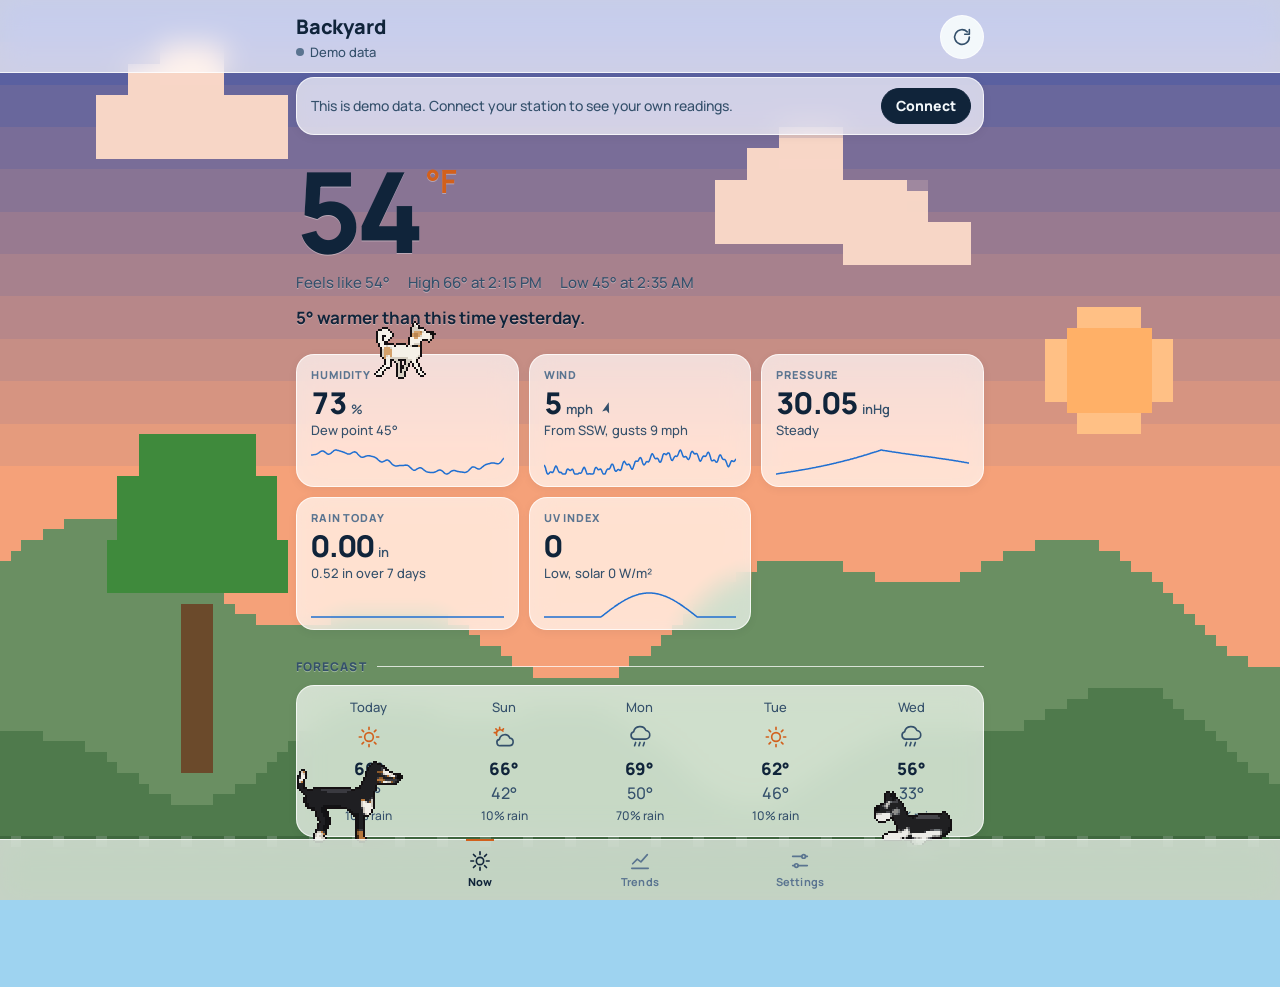
==== app/index.html @ a773e8dc "Pixel sky theme, roaming pixel dogs, drag-to-reorder - Pixel sky: frosted cards over a pixel-art bac" ====
<!doctype html>
<html lang="en">
<head>
<meta charset="utf-8">
<meta name="viewport" content="width=device-width, initial-scale=1, viewport-fit=cover">
<title>Backyard Weather</title>
<meta name="description" content="A cleaner dashboard for a home weather station.">
<meta name="theme-color" content="#9ed3f0" media="(prefers-color-scheme: light)">
<meta name="theme-color" content="#101a33" media="(prefers-color-scheme: dark)">
<meta name="mobile-web-app-capable" content="yes">
<meta name="apple-mobile-web-app-capable" content="yes">
<meta name="apple-mobile-web-app-title" content="Backyard">
<meta name="apple-mobile-web-app-status-bar-style" content="default">
<link rel="manifest" href="manifest.webmanifest">
<link rel="apple-touch-icon" href="icons/apple-touch-icon.png">
<link rel="icon" href="icons/icon-192.png">
<link rel="preload" href="fonts/manrope.woff2" as="font" type="font/woff2" crossorigin>
<link rel="stylesheet" href="styles.css">
<script>
  // Pick day or night before first paint so the page never flashes. Mirrors updateWorld() in app.js:
  // Day and Night pin it; Auto uses sunrise and sunset at the last known station position.
  try {
    const s = JSON.parse(localStorage.getItem('backyard.settings.v1')) || {}, now = new Date();
    let night;
    if (s.theme === 'light') night = false;
    else if (s.theme === 'dark') night = true;
    else if (s.loc) {
      const base = Date.UTC(now.getFullYear(), now.getMonth(), now.getDate());
      const g = 2 * Math.PI / 365 * (Math.round((base - Date.UTC(now.getFullYear(), 0, 0)) / 864e5) - 1);
      const dec = 0.006918 - 0.399912 * Math.cos(g) + 0.070257 * Math.sin(g) - 0.006758 * Math.cos(2 * g) + 0.000907 * Math.sin(2 * g) - 0.002697 * Math.cos(3 * g) + 0.00148 * Math.sin(3 * g);
      const eqt = 229.18 * (0.000075 + 0.001868 * Math.cos(g) - 0.032077 * Math.sin(g) - 0.014615 * Math.cos(2 * g) - 0.040849 * Math.sin(2 * g));
      const r = s.loc.lat * Math.PI / 180, c = Math.cos(1.5853) / (Math.cos(r) * Math.cos(dec)) - Math.tan(r) * Math.tan(dec);
      const ha = Math.acos(Math.max(-1, Math.min(1, c))) * 720 / Math.PI, noon = 720 - 4 * s.loc.lon - eqt;
      const m = (now - base) / 6e4;
      night = m < noon - ha - 40 || m > noon + ha + 40;
    } else night = now.getHours() < 6 || now.getHours() >= 20;
    document.documentElement.dataset.theme = night ? 'dark' : 'light';
  } catch {}
</script>
</head>
<body>
<canvas id="sky" aria-hidden="true"></canvas>
<div id="pack" aria-hidden="true"></div>
<header class="top">
  <div class="top-text">
    <h1 id="stationName">Backyard</h1>
    <p class="status" id="status"><span class="dot" aria-hidden="true"></span><span id="statusText">Loading</span></p>
  </div>
  <button class="icon-btn" id="refresh" type="button" aria-label="Refresh">
    <svg viewBox="0 0 24 24" aria-hidden="true"><path d="M20 12a8 8 0 1 1-2.3-5.6M20 4v5h-5"/></svg>
  </button>
</header>

<main>
  <div id="banner" class="banner" hidden></div>
  <section id="view-now" class="view" aria-label="Current conditions"></section>
  <section id="view-trends" class="view" aria-label="Trends" hidden></section>
  <section id="view-settings" class="view" aria-label="Settings" hidden></section>
</main>

<nav class="tabs" aria-label="Sections">
  <button type="button" data-view="now" aria-current="page">
    <svg viewBox="0 0 24 24" aria-hidden="true"><circle cx="12" cy="12" r="4"/><path d="M12 2v3M12 19v3M2 12h3M19 12h3M4.9 4.9l2.1 2.1M17 17l2.1 2.1M4.9 19.1 7 17M17 7l2.1-2.1"/></svg>
    <span>Now</span>
  </button>
  <button type="button" data-view="trends">
    <svg viewBox="0 0 24 24" aria-hidden="true"><path d="M3 20h18M4 15l5-5 4 3 7-8"/></svg>
    <span>Trends</span>
  </button>
  <button type="button" data-view="settings">
    <svg viewBox="0 0 24 24" aria-hidden="true"><path d="M4 7h10M18 7h2M4 17h2M10 17h10"/><circle cx="16" cy="7" r="2"/><circle cx="8" cy="17" r="2"/></svg>
    <span>Settings</span>
  </button>
</nav>

<script type="module" src="js/app.js"></script>
</body>
</html>
---- app/styles.css ----
@font-face {
  font-family: "Manrope";
  src: url("fonts/manrope.woff2") format("woff2");
  font-weight: 400 800;
  font-display: swap;
}

/* Pixel sky: frosted cards over a pixel-art sky that follows the weather and the time of day.
   Night (dark) applies with data-theme="dark", or with the system setting unless data-theme="light".
   In Auto mode app.js sets data-theme from sunrise and sunset at the station. */
:root {
  color-scheme: light;
  --page: #9ed3f0;
  --surface: rgba(255, 255, 255, 0.7);
  --solid: #f3f8fb;
  --ink: #10243a;
  --ink2: #34506b;
  --muted: #5a7490;
  --grid: rgba(16, 36, 58, 0.1);
  --axis: rgba(16, 36, 58, 0.28);
  --border: rgba(255, 255, 255, 0.75);
  --accent: #d2601c;
  --s1: #1f6fd1;
  --s2: #e0661f;
  --s3: #138a63;
  --good: #23914a;
  --warn: #d08a10;
  --crit: #cf3434;
  --halo: rgba(255, 255, 255, 0.35);
  --shadow: 0 8px 24px rgba(16, 36, 58, 0.18);
  --glass: blur(14px) saturate(1.4);
  --sans: "Manrope", system-ui, -apple-system, "Segoe UI", sans-serif;
  --r: 18px;
  --ease: cubic-bezier(.2, .7, .2, 1);
}
@media (prefers-color-scheme: dark) {
  :root:not([data-theme="light"]) {
    color-scheme: dark;
    --page: #101a33;
    --surface: rgba(18, 28, 56, 0.62);
    --solid: #17223f;
    --ink: #eef3ff;
    --ink2: #b9c6e0;
    --muted: #8a9bbd;
    --grid: rgba(255, 255, 255, 0.09);
    --axis: rgba(255, 255, 255, 0.24);
    --border: rgba(255, 255, 255, 0.13);
    --accent: #ffb347;
    --s1: #7fb4ff;
    --s2: #ffb347;
    --s3: #5fd3a5;
    --good: #5fd38a;
    --warn: #ffc95c;
    --crit: #ff7b7b;
    --halo: rgba(0, 0, 0, 0.35);
    --shadow: 0 8px 24px rgba(0, 0, 0, 0.45);
  }
}
:root[data-theme="dark"] {
  color-scheme: dark;
  --page: #101a33;
  --surface: rgba(18, 28, 56, 0.62);
  --solid: #17223f;
  --ink: #eef3ff;
  --ink2: #b9c6e0;
  --muted: #8a9bbd;
  --grid: rgba(255, 255, 255, 0.09);
  --axis: rgba(255, 255, 255, 0.24);
  --border: rgba(255, 255, 255, 0.13);
  --accent: #ffb347;
  --s1: #7fb4ff;
  --s2: #ffb347;
  --s3: #5fd3a5;
  --good: #5fd38a;
  --warn: #ffc95c;
  --crit: #ff7b7b;
  --halo: rgba(0, 0, 0, 0.35);
  --shadow: 0 8px 24px rgba(0, 0, 0, 0.45);
}

* { box-sizing: border-box; }
html { -webkit-text-size-adjust: 100%; }
body {
  margin: 0;
  min-height: 100dvh;
  background: var(--page);
  color: var(--ink);
  font: 500 16px/1.45 var(--sans);
  -webkit-font-smoothing: antialiased;
  -webkit-tap-highlight-color: transparent;
}
[hidden] { display: none !important; }
button, input, select { font: inherit; color: inherit; }
h1, h2, h3, p { margin: 0; }

/* ---------- header ---------- */
.top {
  position: sticky;
  top: 0;
  z-index: 5;
  display: flex;
  align-items: center;
  justify-content: space-between;
  gap: 12px;
  padding: calc(env(safe-area-inset-top) + 12px) max(16px, calc(50vw - 344px)) 10px;
  background: var(--surface);
  -webkit-backdrop-filter: var(--glass);
  backdrop-filter: var(--glass);
  border-bottom: 1px solid var(--border);
}
.top-text { min-width: 0; }
h1 { font-size: 20px; font-weight: 800; letter-spacing: -0.01em; overflow: hidden; text-overflow: ellipsis; white-space: nowrap; }
.status { margin-top: 2px; font-size: 13px; color: var(--ink2); display: flex; align-items: center; gap: 6px; }
.dot { flex: none; width: 8px; height: 8px; border-radius: 50%; background: var(--muted); }
.status[data-state="live"] .dot { background: var(--good); }
.status[data-state="stale"] .dot { background: var(--warn); }
.status[data-state="error"] .dot { background: var(--crit); }
.icon-btn {
  flex: none;
  width: 44px;
  height: 44px;
  border: 1px solid var(--border);
  border-radius: 50%;
  background: var(--solid);
  display: grid;
  place-items: center;
  cursor: pointer;
  color: var(--ink2);
  transition: transform .12s var(--ease), color .15s, border-color .15s;
}
.icon-btn:hover { color: var(--accent); border-color: var(--axis); }
.icon-btn:active { transform: scale(0.94); }
.icon-btn svg, .tabs svg { width: 22px; height: 22px; fill: none; stroke: currentColor; stroke-width: 1.8; stroke-linecap: round; stroke-linejoin: round; }
.icon-btn.spin svg { animation: spin 0.9s linear infinite; }
@keyframes spin { to { transform: rotate(360deg); } }
@media (prefers-reduced-motion: reduce) { .icon-btn.spin svg { animation: none; } }

main { max-width: 720px; margin: 0 auto; padding: 4px 16px calc(env(safe-area-inset-bottom) + 150px); }
h2 { font-size: 12px; font-weight: 800; letter-spacing: 0.09em; text-transform: uppercase; color: var(--ink2); margin: 28px 0 10px; display: flex; align-items: center; gap: 10px; }
h2::after { content: ""; flex: 1; height: 1px; background: var(--border); }
.empty { color: var(--ink2); padding: 28px 0; text-align: center; }

.card, .tile, .banner { background: var(--surface); -webkit-backdrop-filter: var(--glass); backdrop-filter: var(--glass); border: 1px solid var(--border); border-radius: var(--r); box-shadow: 0 2px 10px rgba(16, 36, 58, 0.06); }

.banner {
  display: flex;
  align-items: center;
  gap: 12px;
  padding: 10px 12px 10px 14px;
  margin-bottom: 4px;
  font-size: 14px;
  color: var(--ink2);
}
.banner p { flex: 1; }

/* ---------- now ---------- */
.hero { padding: 20px 0 24px; }
.hero-temp { font-size: 112px; font-weight: 800; line-height: 0.92; letter-spacing: -0.05em; font-variant-numeric: lining-nums; display: flex; align-items: flex-start; }
.hero-temp .deg { font-size: 32px; font-weight: 700; letter-spacing: 0; color: var(--accent); margin: 8px 0 0 6px; }
.hero-meta { margin-top: 10px; font-size: 15px; color: var(--ink2); display: flex; flex-wrap: wrap; gap: 2px 18px; }
.insight { margin-top: 12px; font-size: 17px; font-weight: 700; color: var(--ink); }

.tiles { display: grid; grid-template-columns: repeat(2, minmax(0, 1fr)); gap: 10px; }
.tile { padding: 12px 14px 10px; min-width: 0; }
.tile .label { font-size: 11px; font-weight: 800; letter-spacing: 0.08em; text-transform: uppercase; color: var(--muted); }
.tile .value { font-size: 30px; font-weight: 800; letter-spacing: -0.03em; line-height: 1.2; margin-top: 2px; font-variant-numeric: lining-nums tabular-nums; display: flex; align-items: baseline; }
.tile .unit { font-size: 13px; font-weight: 600; letter-spacing: 0; color: var(--ink2); margin-left: 4px; }
.tile .sub { font-size: 13px; color: var(--ink2); min-height: 18px; }
.spark { display: block; width: 100%; height: 28px; margin-top: 8px; }
.compass { width: 16px; height: 16px; margin-left: 6px; vertical-align: -2px; fill: var(--ink2); }
@media (max-width: 599px) { .tile:last-child:nth-child(odd) { grid-column: 1 / -1; } }
@media (min-width: 600px) { .tiles { grid-template-columns: repeat(3, minmax(0, 1fr)); } }

.forecast { display: grid; grid-template-columns: repeat(5, minmax(0, 1fr)); padding: 12px 4px; text-align: center; }
.fday .dow { font-size: 13px; color: var(--ink2); }
.fday .ficon { display: grid; place-items: center; height: 40px; color: var(--ink2); }
.fday .ficon svg { width: 26px; height: 26px; fill: none; stroke: currentColor; stroke-width: 1.5; stroke-linecap: round; stroke-linejoin: round; }
.fday .ficon .sun { stroke: var(--accent); }
.fday .fhi { font-size: 17px; font-weight: 800; }
.fday .flo { color: var(--ink2); }
.fday .fpop { font-size: 12px; color: var(--ink2); margin-top: 2px; }

/* ---------- trends ---------- */
.seg { display: flex; background: var(--surface); -webkit-backdrop-filter: var(--glass); backdrop-filter: var(--glass); border: 1px solid var(--border); border-radius: var(--r); padding: 3px; margin: 8px 0 14px; }
.seg button { flex: 1; min-height: 38px; border: 0; border-radius: calc(var(--r) - 4px); background: none; font-size: 14px; font-weight: 600; color: var(--ink2); cursor: pointer; transition: color .15s, background-color .15s; }
.seg button:hover { color: var(--ink); }
.seg button[aria-pressed="true"] { background: var(--solid); color: var(--ink); font-weight: 800; box-shadow: 0 1px 4px rgba(16, 36, 58, 0.12); }

.note { font-size: 14px; color: var(--ink2); margin: 0 2px 14px; }
.chart-card { padding: 12px 12px 8px; margin-bottom: 10px; }
.chart-card header { display: flex; align-items: baseline; justify-content: space-between; gap: 12px; margin: 0 2px 6px; }
.chart-card h3 { font-size: 17px; font-weight: 800; }
.chart-card h3 .unit { font-size: 13px; font-weight: 400; color: var(--ink2); margin-left: 6px; }
.chart-card .summary { font-size: 13px; color: var(--ink2); white-space: nowrap; }
.chart { position: relative; }
.chart svg { display: block; width: 100%; height: auto; touch-action: pan-y; user-select: none; -webkit-user-select: none; }
.chart .empty { padding: 20px 0; font-size: 14px; }
.tick { font-size: 11px; fill: var(--muted); font-variant-numeric: tabular-nums; }
.legend { display: flex; gap: 16px; font-size: 12px; color: var(--ink2); margin: 0 2px 6px; }
.key { display: inline-block; width: 14px; height: 3px; border-radius: 2px; vertical-align: middle; margin-right: 6px; }
.tip {
  position: absolute;
  pointer-events: none;
  background: var(--solid);
  border: 1px solid var(--border);
  border-radius: 10px;
  padding: 6px 9px;
  font-size: 12px;
  white-space: nowrap;
  box-shadow: var(--shadow);
}
.tip .when { color: var(--ink2); margin-bottom: 2px; }
.tip .row { display: flex; align-items: center; }
.tip b { margin-left: auto; padding-left: 12px; font-weight: 600; font-variant-numeric: tabular-nums; }

.table-wrap { overflow-x: auto; padding: 4px 12px 10px; }
table { width: 100%; border-collapse: collapse; font-size: 13px; font-variant-numeric: tabular-nums; }
th { font-weight: 500; color: var(--ink2); }
th, td { text-align: right; padding: 9px 6px; border-bottom: 1px solid var(--grid); white-space: nowrap; }
th:first-child, td:first-child { text-align: left; padding-left: 2px; }
tbody tr:last-child td { border-bottom: 0; }
.table-note { font-size: 12px; color: var(--ink2); margin-top: 6px; }

/* ---------- settings ---------- */
.form { padding: 14px; }
.form .help { font-size: 14px; color: var(--ink2); }
.form label { display: block; font-size: 13px; color: var(--ink2); margin: 14px 0 4px; }
.form input, .form select {
  width: 100%;
  min-height: 44px;
  padding: 8px 12px;
  border: 1px solid var(--axis);
  border-radius: 12px;
  background: var(--solid);
  transition: border-color .15s;
}
.form input:hover, .form select:hover { border-color: var(--muted); }
.form .row { display: flex; flex-wrap: wrap; gap: 10px; margin-top: 16px; }
.form .msg { font-size: 14px; color: var(--ink2); margin-top: 12px; min-height: 20px; }
.units { display: grid; grid-template-columns: 1fr 140px; gap: 10px 12px; align-items: center; }
.units label { margin: 0; font-size: 15px; color: var(--ink); }
.btn {
  min-height: 44px;
  padding: 0 18px;
  border: 1px solid var(--ink);
  border-radius: 999px;
  background: var(--ink);
  color: var(--solid);
  font-weight: 800;
  cursor: pointer;
  transition: transform .12s var(--ease), background-color .15s, border-color .15s;
}
.btn:hover { background: var(--accent); border-color: var(--accent); color: #fff; }
.btn:active { transform: scale(0.97); }
.btn.ghost:hover { background: var(--grid); border-color: var(--muted); }
.btn.ghost { background: var(--surface); color: var(--ink); border-color: var(--axis); }
.btn.small { min-height: 36px; padding: 0 14px; font-size: 14px; }
:focus-visible { outline: 2px solid var(--accent); outline-offset: 2px; }

/* ---------- tab bar ---------- */
.tabs {
  position: fixed;
  left: 0;
  right: 0;
  bottom: 0;
  z-index: 6;
  display: flex;
  justify-content: center;
  padding: 6px 12px calc(env(safe-area-inset-bottom) + 6px);
  background: var(--surface);
  -webkit-backdrop-filter: var(--glass);
  backdrop-filter: var(--glass);
  border-top: 1px solid var(--border);
}
.tabs button {
  flex: 1;
  max-width: 160px;
  min-height: 48px;
  border: 0;
  background: none;
  display: flex;
  flex-direction: column;
  align-items: center;
  justify-content: center;
  gap: 2px;
  position: relative;
  font-size: 11px;
  font-weight: 700;
  letter-spacing: 0.02em;
  color: var(--muted);
  cursor: pointer;
  transition: color .15s;
}
.tabs button:hover { color: var(--ink2); }
.tabs button:active svg { transform: scale(0.92); }
.tabs svg { transition: transform .12s var(--ease); }
.tabs button::before { content: ""; position: absolute; top: -7px; left: 50%; width: 0; height: 2px; background: var(--accent); transition: width .2s var(--ease), left .2s var(--ease); }
.tabs button[aria-current="page"] { color: var(--ink); font-weight: 800; }
.tabs button[aria-current="page"]::before { left: calc(50% - 14px); width: 28px; }
@media (prefers-reduced-motion: reduce) { *, *::before { transition: none !important; } }

/* ---------- rearranging ---------- */
.tile, .chart-card header { -webkit-user-select: none; user-select: none; -webkit-touch-callout: none; }
@media (hover: hover) {
  .tile, .chart-card header { cursor: grab; }
}
.dragging {
  position: relative;
  z-index: 20;
  cursor: grabbing;
  box-shadow: var(--shadow);
  border-color: var(--accent);
}
.sorting, .sorting * { cursor: grabbing !important; }
.sorting .tile:not(.dragging), .sorting .chart-card:not(.dragging) { opacity: 0.85; }

/* ---------- pixel sky ---------- */
#sky { position: fixed; inset: 0; width: 100%; height: 100%; z-index: 0; image-rendering: pixelated; pointer-events: none; }
main { position: relative; z-index: 1; }
.hero-temp, .hero-meta, .insight, h2 { text-shadow: 0 1px 0 var(--halo); }

/* ---------- the dogs ---------- */
#pack { position: fixed; inset: 0; z-index: 4; pointer-events: none; overflow: hidden; }
#pack .dog { position: absolute; left: 0; top: 0; image-rendering: pixelated; will-change: transform; }
#pack .bubble {
  position: absolute;
  left: 0;
  top: 0;
  padding: 3px 8px;
  border-radius: 10px;
  background: var(--solid);
  border: 1px solid var(--border);
  box-shadow: var(--shadow);
  color: var(--ink);
  font-size: 11px;
  font-weight: 800;
  letter-spacing: 0.04em;
  white-space: nowrap;
}
/* Frost along the top edge of every card on freezing mornings. */
.frost .tile, .frost .card { box-shadow: inset 0 2px 0 rgba(255, 255, 255, 0.95), 0 2px 10px rgba(16, 36, 58, 0.06); }
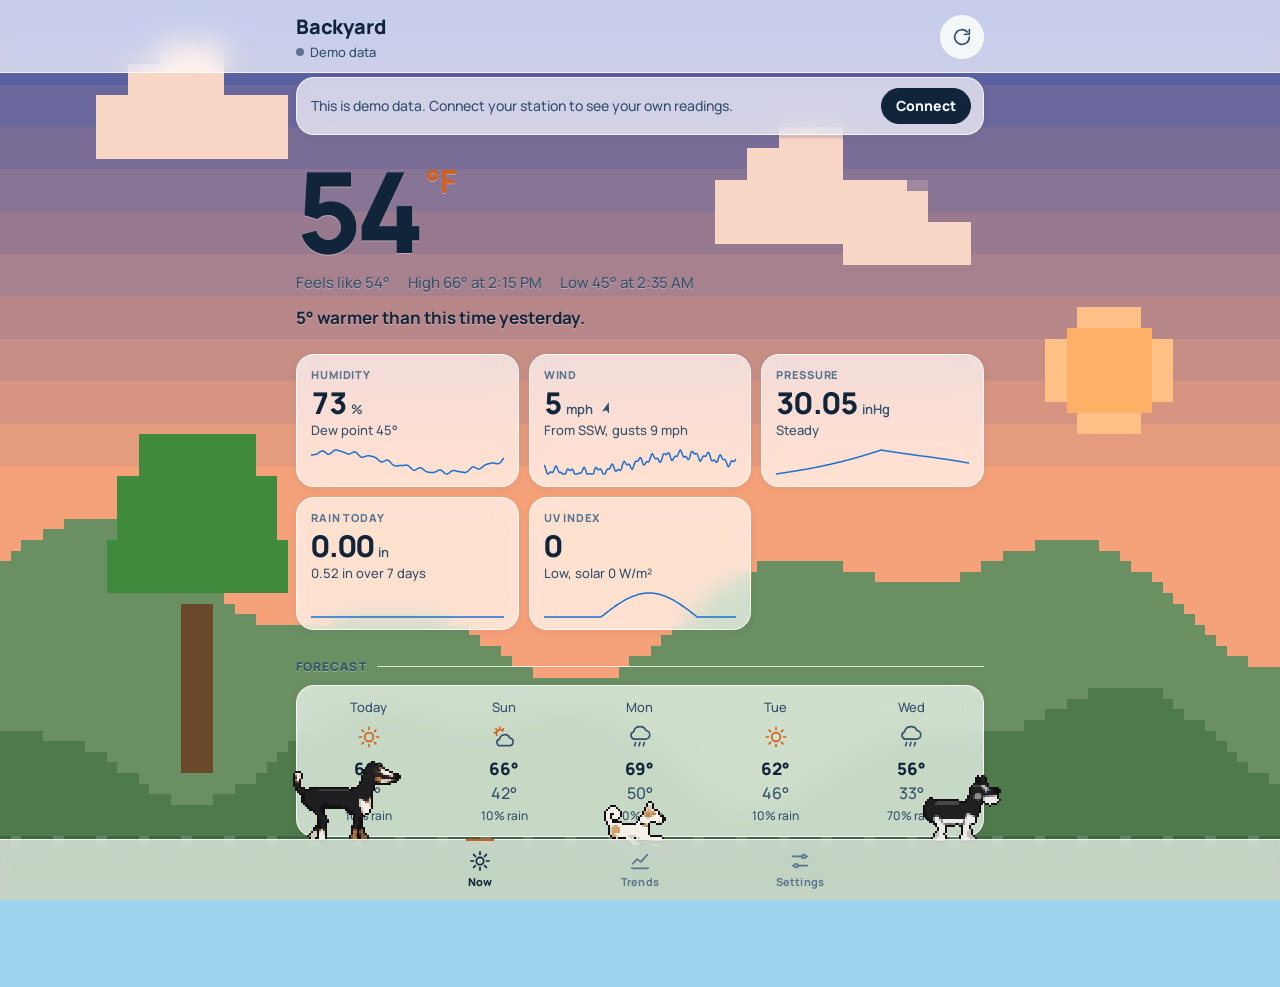
==== commit 0360f099: "Sky follows real cloud cover and drizzle; drop light/dark setting The sky used to guess cloud from h" ====
--- a/app/index.html
+++ b/app/index.html
@@ -18,13 +18,11 @@
 <link rel="stylesheet" href="styles.css">
 <script>
   // Pick day or night before first paint so the page never flashes. Mirrors updateWorld() in app.js:
-  // Day and Night pin it; Auto uses sunrise and sunset at the last known station position.
+  // Night runs from 40 minutes after sunset to 40 minutes before sunrise at the last known station position.
   try {
     const s = JSON.parse(localStorage.getItem('backyard.settings.v1')) || {}, now = new Date();
     let night;
-    if (s.theme === 'light') night = false;
-    else if (s.theme === 'dark') night = true;
-    else if (s.loc) {
+    if (s.loc) {
       const base = Date.UTC(now.getFullYear(), now.getMonth(), now.getDate());
       const g = 2 * Math.PI / 365 * (Math.round((base - Date.UTC(now.getFullYear(), 0, 0)) / 864e5) - 1);
       const dec = 0.006918 - 0.399912 * Math.cos(g) + 0.070257 * Math.sin(g) - 0.006758 * Math.cos(2 * g) + 0.000907 * Math.sin(2 * g) - 0.002697 * Math.cos(3 * g) + 0.00148 * Math.sin(3 * g);
--- a/app/styles.css
+++ b/app/styles.css
@@ -6,8 +6,8 @@
 }
 
 /* Pixel sky: frosted cards over a pixel-art sky that follows the weather and the time of day.
-   Night (dark) applies with data-theme="dark", or with the system setting unless data-theme="light".
-   In Auto mode app.js sets data-theme from sunrise and sunset at the station. */
+   Night (dark) applies with data-theme="dark"; app.js sets it from sunrise and sunset at the station.
+   Before the script runs, the system setting stands in. */
 :root {
   color-scheme: light;
   --page: #9ed3f0;
@@ -337,5 +337,20 @@
   letter-spacing: 0.04em;
   white-space: nowrap;
 }
+#pack .bubble.angry { color: #d42a2a; animation: bubble-shake 0.16s steps(2) infinite; }
+#pack .bubble.happy { color: #d6336c; }
+#pack .bubble.growl { font-style: italic; letter-spacing: 0.08em; }
+@keyframes bubble-shake { from { rotate: -3deg; } to { rotate: 3deg; } }
+/* Accents around a dog's head: anger veins pulse, hearts float up, growl lines tremble. */
+#pack .fx { position: absolute; left: 0; top: 0; color: var(--ink); }
+#pack .fx i { position: absolute; display: block; }
+#pack .fx.anger i { animation: fx-pulse 0.45s steps(2) infinite; }
+#pack .fx.joy i { opacity: 0; animation: fx-rise 1.2s steps(6) infinite; }
+#pack .fx.growl i { opacity: 0.8; animation: fx-tremble 0.12s steps(2) infinite; }
+@keyframes fx-pulse { from { scale: 0.6; } to { scale: 1.15; } }
+@keyframes fx-rise { 0% { opacity: 1; translate: 0 0; } 100% { opacity: 0; translate: 0 -22px; } }
+@keyframes fx-tremble { from { translate: -1px 0; } to { translate: 1px 0; } }
+#pack .ball { position: absolute; left: 0; top: 0; will-change: transform; }
+@media (prefers-reduced-motion: reduce) { #pack .bubble.angry, #pack .fx i { animation: none; opacity: 1; } }
 /* Frost along the top edge of every card on freezing mornings. */
 .frost .tile, .frost .card { box-shadow: inset 0 2px 0 rgba(255, 255, 255, 0.95), 0 2px 10px rgba(16, 36, 58, 0.06); }
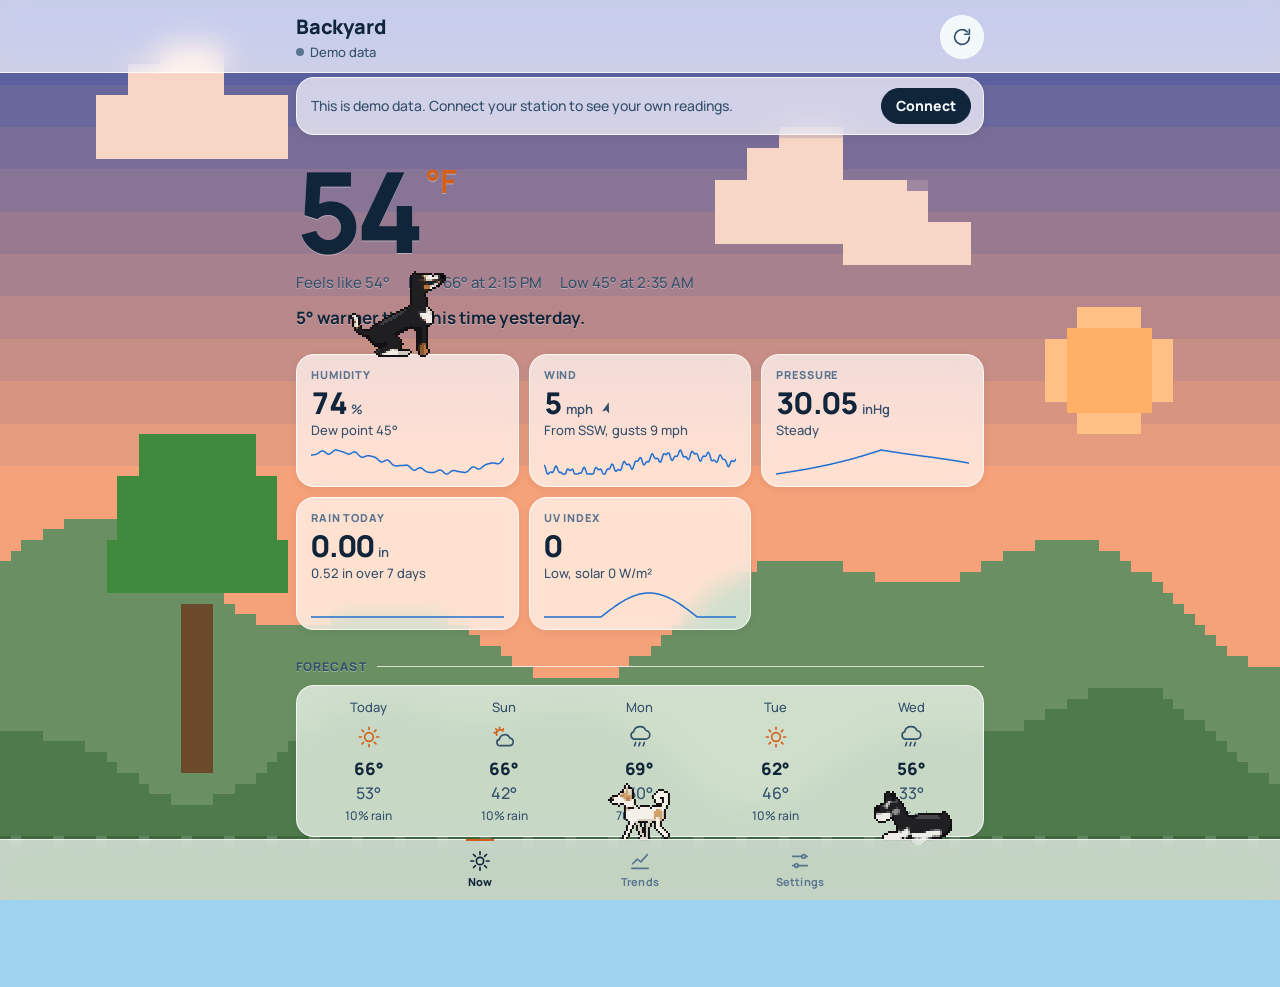
==== commit 3599e652: "Share link survives Add to Home Screen on iPhone iOS ignored the swapped-in blob manifest and opened" ====
--- a/app/index.html
+++ b/app/index.html
@@ -11,7 +11,12 @@
 <meta name="apple-mobile-web-app-capable" content="yes">
 <meta name="apple-mobile-web-app-title" content="Backyard">
 <meta name="apple-mobile-web-app-status-bar-style" content="default">
-<link rel="manifest" href="manifest.webmanifest">
+<script>
+  // A Home Screen app on iPhone has its own storage, apart from Safari's, and opens the manifest's
+  // start_url. Opened from a share link (?station=…&key=…), leave the manifest out so iOS saves this
+  // exact address instead, and the installed app connects on first launch.
+  if (!/[?&]key=/.test(location.search)) document.write('<link rel="manifest" href="manifest.webmanifest">');
+</script>
 <link rel="apple-touch-icon" href="icons/apple-touch-icon.png">
 <link rel="icon" href="icons/icon-192.png">
 <link rel="preload" href="fonts/manrope.woff2" as="font" type="font/woff2" crossorigin>
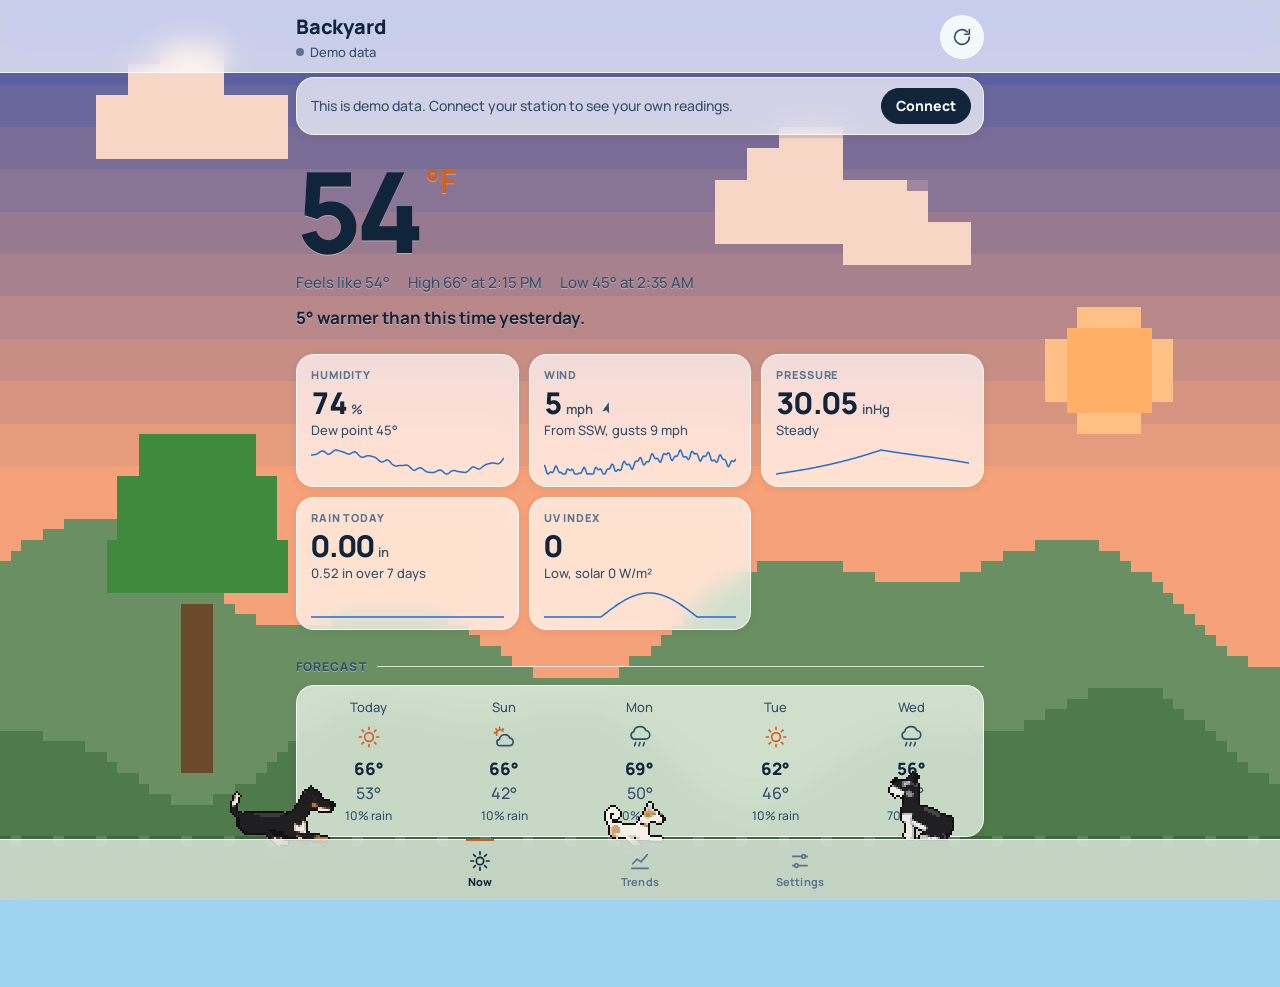
==== commit 34f28a1a: "Phones stay portrait: cover the page when turned sideways iOS ignores the manifest orientation and h" ====
--- a/app/index.html
+++ b/app/index.html
@@ -76,6 +76,11 @@
   </button>
 </nav>
 
+<div id="upright">
+  <svg viewBox="0 0 24 24" aria-hidden="true"><rect x="7" y="2" width="10" height="20" rx="2"/><path d="M11 18h2"/></svg>
+  <p>Turn your phone upright</p>
+</div>
+
 <script type="module" src="js/app.js"></script>
 </body>
 </html>
--- a/app/styles.css
+++ b/app/styles.css
@@ -354,3 +354,17 @@
 @media (prefers-reduced-motion: reduce) { #pack .bubble.angry, #pack .fx i { animation: none; opacity: 1; } }
 /* Frost along the top edge of every card on freezing mornings. */
 .frost .tile, .frost .card { box-shadow: inset 0 2px 0 rgba(255, 255, 255, 0.95), 0 2px 10px rgba(16, 36, 58, 0.06); }
+
+/* Phones are portrait only. iOS ignores the manifest's orientation and has no lock API,
+   so a phone turned sideways gets a cover asking to turn it back. Tablets and desktops are unaffected. */
+#upright { display: none; }
+@media (orientation: landscape) and (max-height: 500px) and (pointer: coarse) {
+  #upright {
+    display: flex; flex-direction: column; align-items: center; justify-content: center; gap: 14px;
+    position: fixed; inset: 0; z-index: 1000;
+    background: var(--page); color: var(--ink); font: 600 17px/1.3 var(--sans);
+  }
+  #upright svg { width: 56px; height: 56px; fill: none; stroke: currentColor; stroke-width: 1.6; stroke-linecap: round; }
+  #upright p { margin: 0; }
+  body { overflow: hidden; }
+}
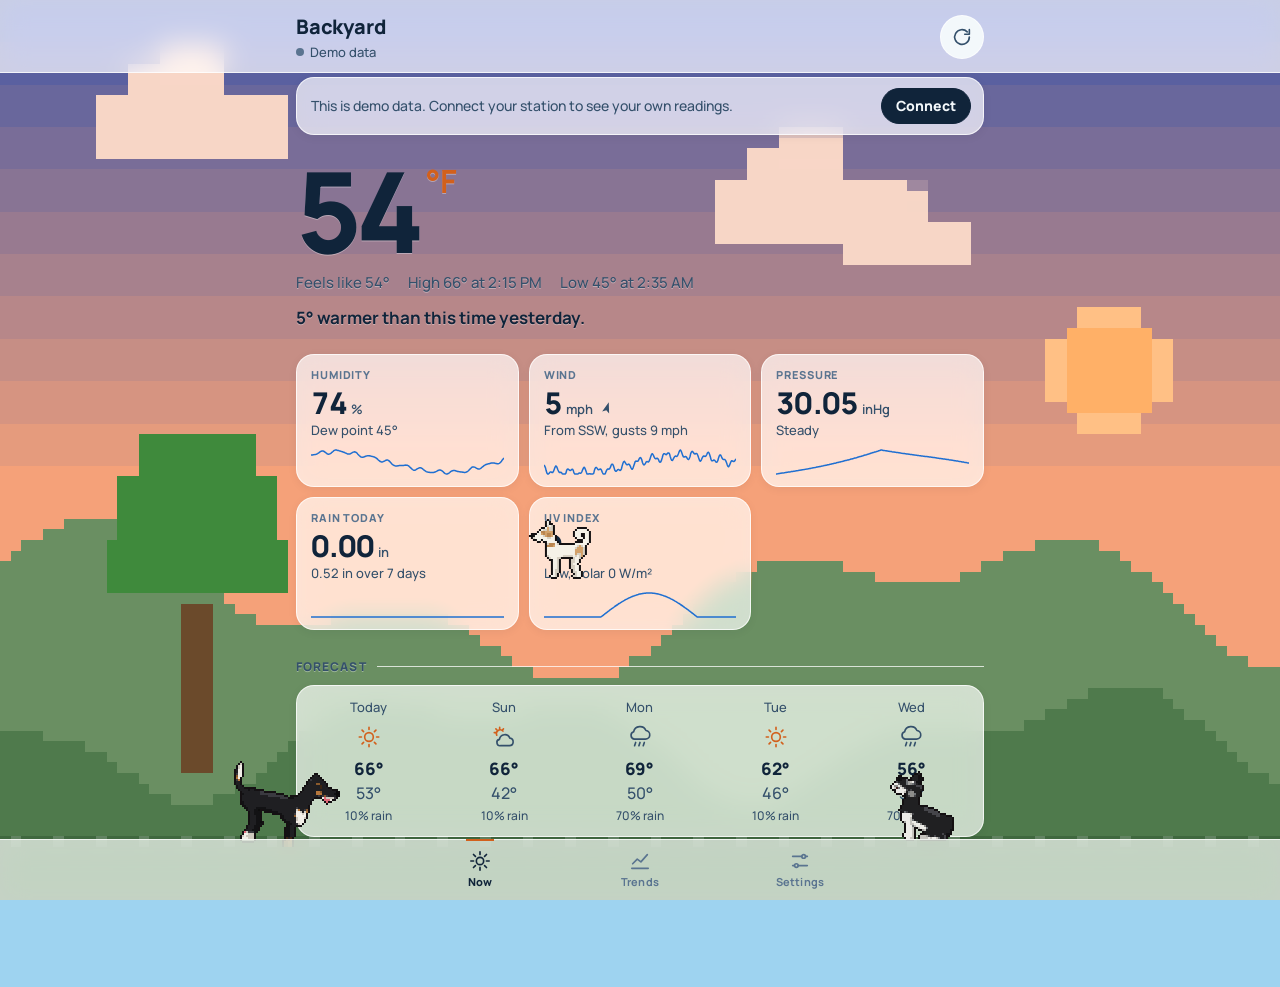
==== commit 984db205: "Revert "Phones stay portrait: cover the page when turned sideways" This reverts commit 34f28a1.  Co-" ====
--- a/app/index.html
+++ b/app/index.html
@@ -76,11 +76,6 @@
   </button>
 </nav>
 
-<div id="upright">
-  <svg viewBox="0 0 24 24" aria-hidden="true"><rect x="7" y="2" width="10" height="20" rx="2"/><path d="M11 18h2"/></svg>
-  <p>Turn your phone upright</p>
-</div>
-
 <script type="module" src="js/app.js"></script>
 </body>
 </html>
--- a/app/styles.css
+++ b/app/styles.css
@@ -354,17 +354,3 @@
 @media (prefers-reduced-motion: reduce) { #pack .bubble.angry, #pack .fx i { animation: none; opacity: 1; } }
 /* Frost along the top edge of every card on freezing mornings. */
 .frost .tile, .frost .card { box-shadow: inset 0 2px 0 rgba(255, 255, 255, 0.95), 0 2px 10px rgba(16, 36, 58, 0.06); }
-
-/* Phones are portrait only. iOS ignores the manifest's orientation and has no lock API,
-   so a phone turned sideways gets a cover asking to turn it back. Tablets and desktops are unaffected. */
-#upright { display: none; }
-@media (orientation: landscape) and (max-height: 500px) and (pointer: coarse) {
-  #upright {
-    display: flex; flex-direction: column; align-items: center; justify-content: center; gap: 14px;
-    position: fixed; inset: 0; z-index: 1000;
-    background: var(--page); color: var(--ink); font: 600 17px/1.3 var(--sans);
-  }
-  #upright svg { width: 56px; height: 56px; fill: none; stroke: currentColor; stroke-width: 1.6; stroke-linecap: round; }
-  #upright p { margin: 0; }
-  body { overflow: hidden; }
-}
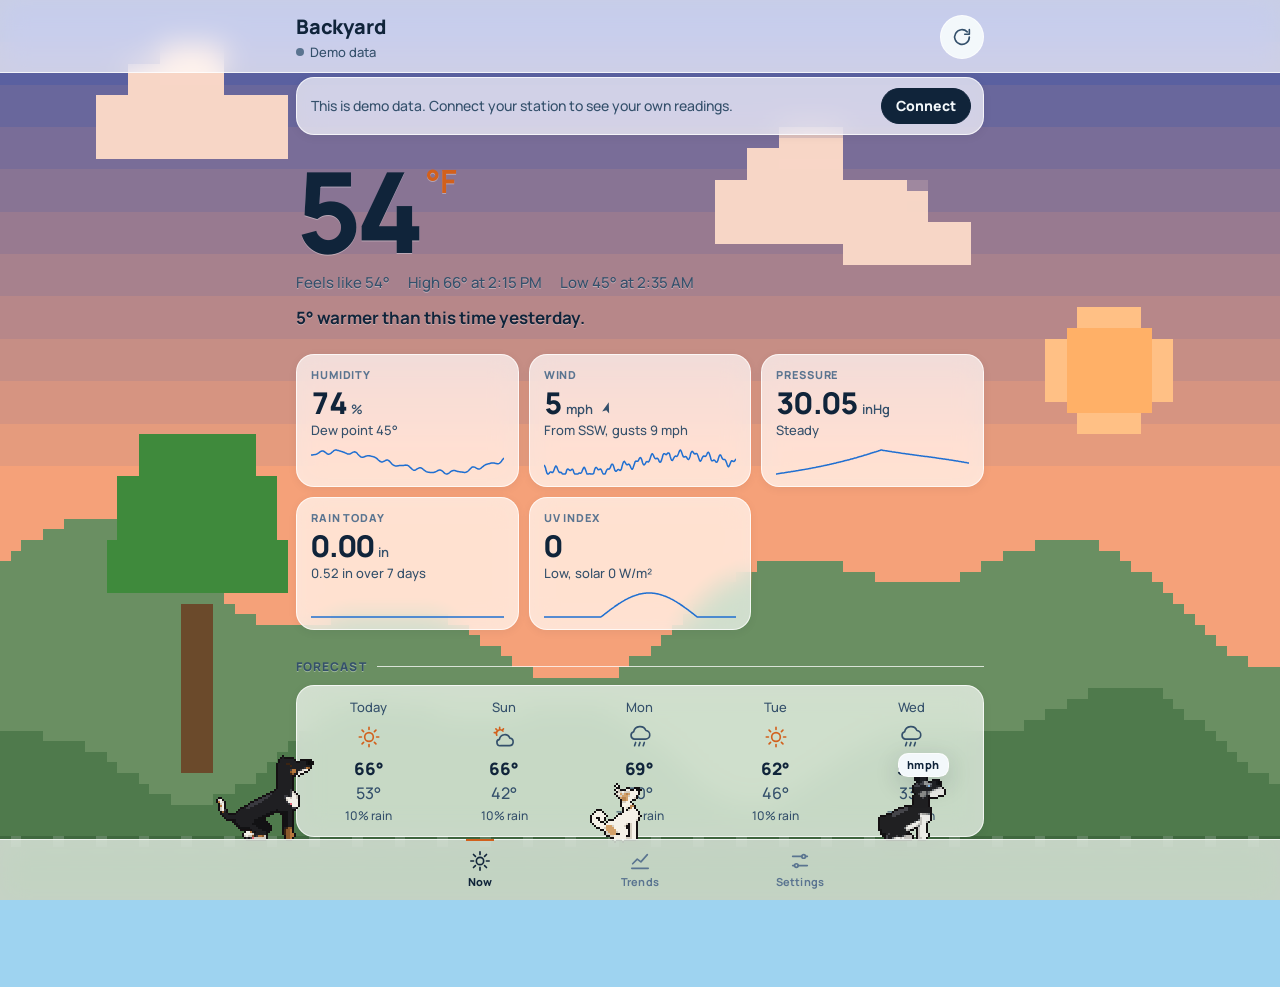
==== commit 2e645959: "Version icon URLs so browsers drop their cached favicon Browsers keep favicons in their own cache ke" ====
--- a/app/index.html
+++ b/app/index.html
@@ -17,8 +17,8 @@
   // exact address instead, and the installed app connects on first launch.
   if (!/[?&]key=/.test(location.search)) document.write('<link rel="manifest" href="manifest.webmanifest">');
 </script>
-<link rel="apple-touch-icon" href="icons/apple-touch-icon.png">
-<link rel="icon" href="icons/icon-192.png">
+<link rel="apple-touch-icon" href="icons/apple-touch-icon.png?v=2">
+<link rel="icon" href="icons/icon-192.png?v=2">
 <link rel="preload" href="fonts/manrope.woff2" as="font" type="font/woff2" crossorigin>
 <link rel="stylesheet" href="styles.css">
 <script>
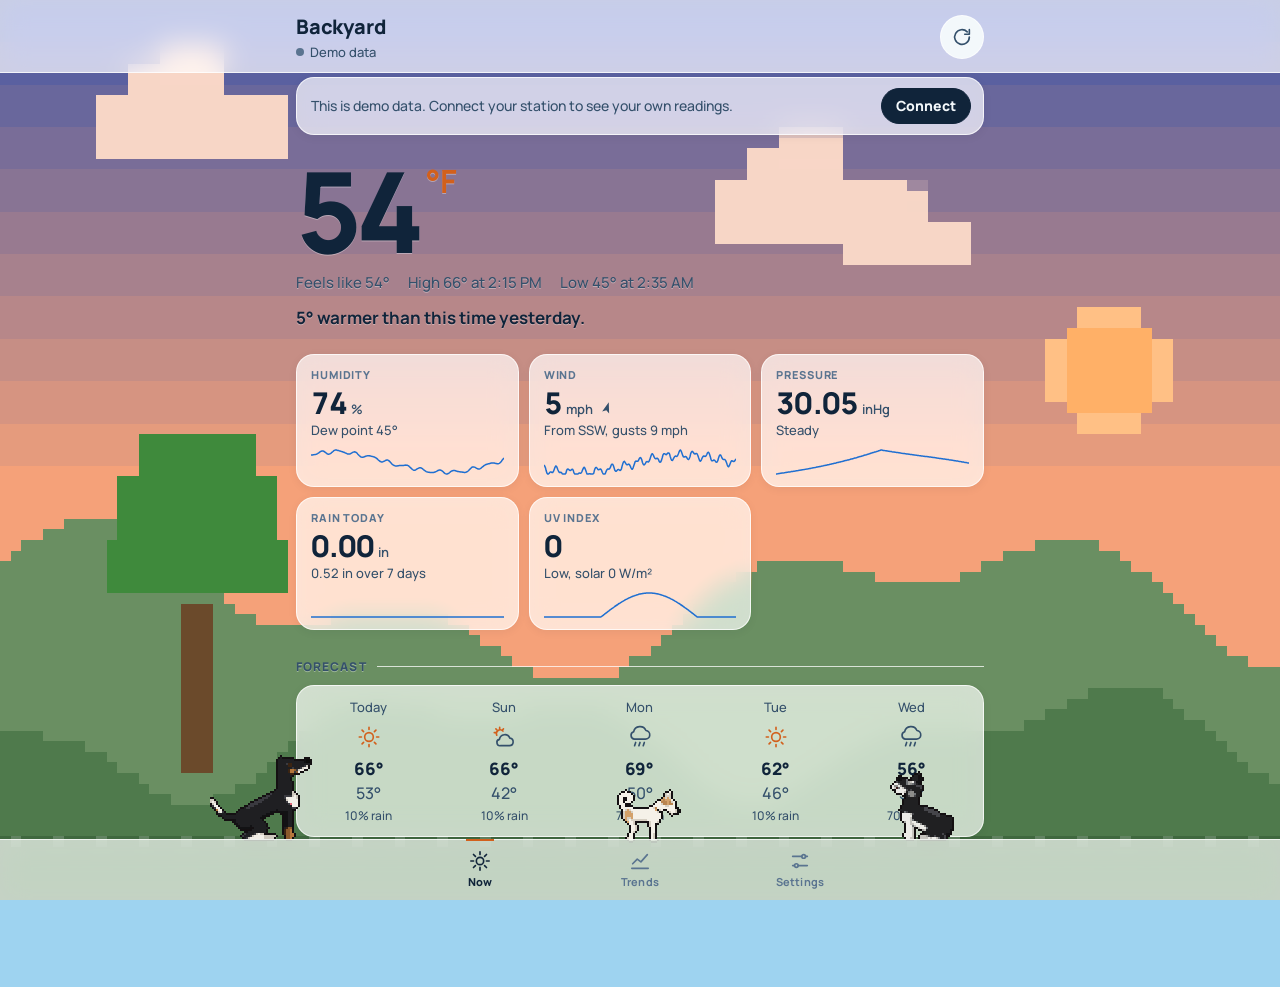
==== commit 2f4aa8a7: "Phones stay portrait: cover the page when turned sideways Restores 34f28a1 (reverted in 984db20) on " ====
--- a/app/index.html
+++ b/app/index.html
@@ -76,6 +76,11 @@
   </button>
 </nav>
 
+<div id="upright">
+  <svg viewBox="0 0 24 24" aria-hidden="true"><rect x="7" y="2" width="10" height="20" rx="2"/><path d="M11 18h2"/></svg>
+  <p>Turn your phone upright</p>
+</div>
+
 <script type="module" src="js/app.js"></script>
 </body>
 </html>
--- a/app/styles.css
+++ b/app/styles.css
@@ -354,3 +354,17 @@
 @media (prefers-reduced-motion: reduce) { #pack .bubble.angry, #pack .fx i { animation: none; opacity: 1; } }
 /* Frost along the top edge of every card on freezing mornings. */
 .frost .tile, .frost .card { box-shadow: inset 0 2px 0 rgba(255, 255, 255, 0.95), 0 2px 10px rgba(16, 36, 58, 0.06); }
+
+/* Phones are portrait only. iOS ignores the manifest's orientation and has no lock API,
+   so a phone turned sideways gets a cover asking to turn it back. Tablets and desktops are unaffected. */
+#upright { display: none; }
+@media (orientation: landscape) and (max-height: 500px) and (pointer: coarse) {
+  #upright {
+    display: flex; flex-direction: column; align-items: center; justify-content: center; gap: 14px;
+    position: fixed; inset: 0; z-index: 1000;
+    background: var(--page); color: var(--ink); font: 600 17px/1.3 var(--sans);
+  }
+  #upright svg { width: 56px; height: 56px; fill: none; stroke: currentColor; stroke-width: 1.6; stroke-linecap: round; }
+  #upright p { margin: 0; }
+  body { overflow: hidden; }
+}
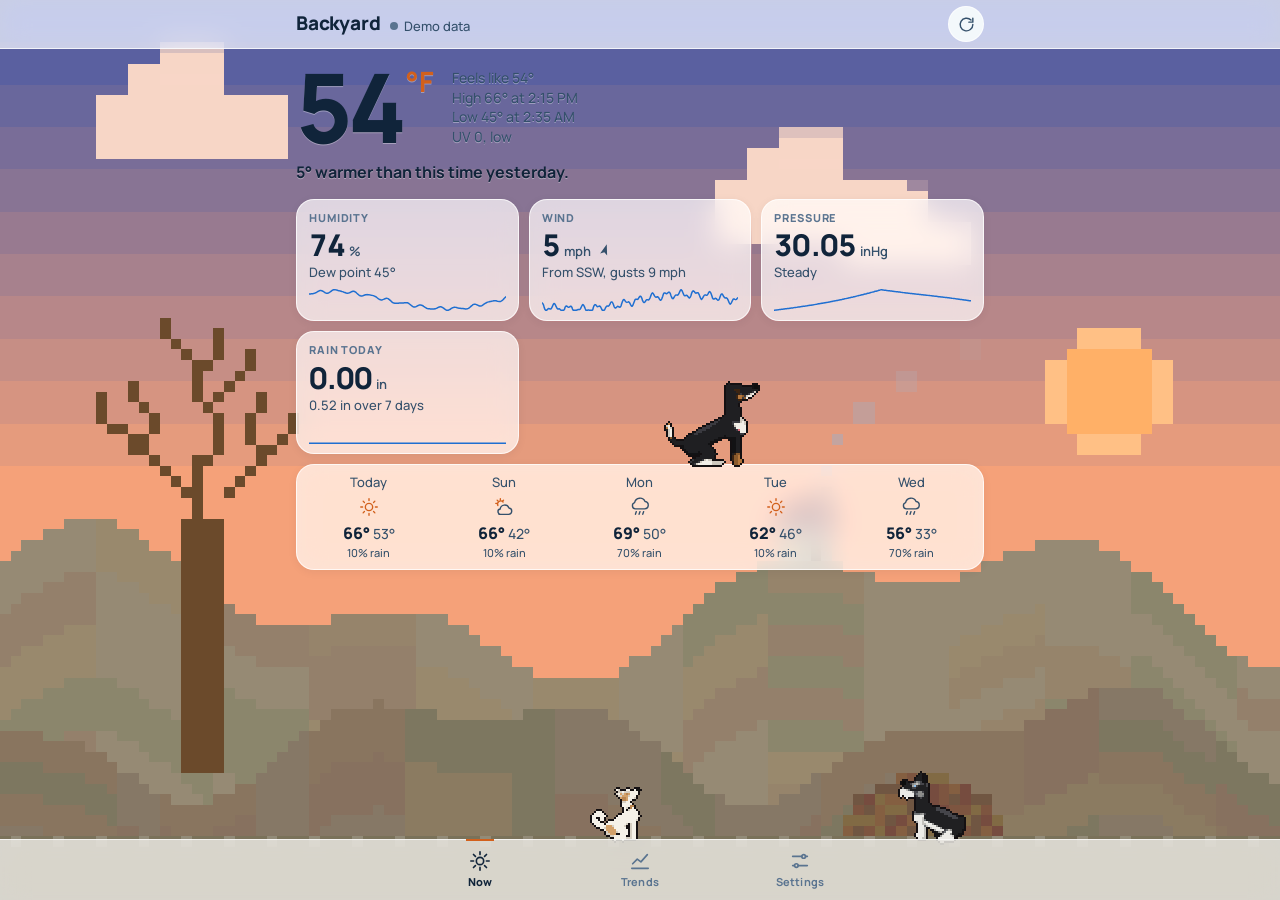
==== commit 6f9f8464: "Bigger backyard tree; drop the demo data banner The tree grows 1.5x from the same root so it fills t" ====
--- a/app/index.html
+++ b/app/index.html
@@ -55,7 +55,6 @@
 </header>
 
 <main>
-  <div id="banner" class="banner" hidden></div>
   <section id="view-now" class="view" aria-label="Current conditions"></section>
   <section id="view-trends" class="view" aria-label="Trends" hidden></section>
   <section id="view-settings" class="view" aria-label="Settings" hidden></section>
--- a/app/styles.css
+++ b/app/styles.css
@@ -102,14 +102,18 @@
   align-items: center;
   justify-content: space-between;
   gap: 12px;
-  padding: calc(env(safe-area-inset-top) + 12px) max(16px, calc(50vw - 344px)) 10px;
+  padding: calc(env(safe-area-inset-top) + 6px) max(16px, calc(50vw - 344px)) 6px;
   background: var(--surface);
   -webkit-backdrop-filter: var(--glass);
   backdrop-filter: var(--glass);
   border-bottom: 1px solid var(--border);
 }
-.top-text { min-width: 0; }
-h1 { font-size: 20px; font-weight: 800; letter-spacing: -0.01em; overflow: hidden; text-overflow: ellipsis; white-space: nowrap; }
+/* One line: the station's name with its status beside it. */
+.top-text { min-width: 0; display: flex; align-items: baseline; gap: 10px; }
+.top-text .status { margin-top: 0; min-width: 0; white-space: nowrap; overflow: hidden; }
+.top .icon-btn { width: 36px; height: 36px; }
+.top .icon-btn svg { width: 19px; height: 19px; }
+h1 { flex: none; max-width: 55%; font-size: 19px; font-weight: 800; letter-spacing: -0.01em; overflow: hidden; text-overflow: ellipsis; white-space: nowrap; }
 .status { margin-top: 2px; font-size: 13px; color: var(--ink2); display: flex; align-items: center; gap: 6px; }
 .dot { flex: none; width: 8px; height: 8px; border-radius: 50%; background: var(--muted); }
 .status[data-state="live"] .dot { background: var(--good); }
@@ -140,45 +144,43 @@
 h2::after { content: ""; flex: 1; height: 1px; background: var(--border); }
 .empty { color: var(--ink2); padding: 28px 0; text-align: center; }
 
-.card, .tile, .banner { background: var(--surface); -webkit-backdrop-filter: var(--glass); backdrop-filter: var(--glass); border: 1px solid var(--border); border-radius: var(--r); box-shadow: 0 2px 10px rgba(16, 36, 58, 0.06); }
-
-.banner {
-  display: flex;
-  align-items: center;
-  gap: 12px;
-  padding: 10px 12px 10px 14px;
-  margin-bottom: 4px;
-  font-size: 14px;
-  color: var(--ink2);
-}
-.banner p { flex: 1; }
+.card, .tile { background: var(--surface); -webkit-backdrop-filter: var(--glass); backdrop-filter: var(--glass); border: 1px solid var(--border); border-radius: var(--r); box-shadow: 0 2px 10px rgba(16, 36, 58, 0.06); }
 
 /* ---------- now ---------- */
-.hero { padding: 20px 0 24px; }
-.hero-temp { font-size: 112px; font-weight: 800; line-height: 0.92; letter-spacing: -0.05em; font-variant-numeric: lining-nums; display: flex; align-items: flex-start; }
-.hero-temp .deg { font-size: 32px; font-weight: 700; letter-spacing: 0; color: var(--accent); margin: 8px 0 0 6px; }
-.hero-meta { margin-top: 10px; font-size: 15px; color: var(--ink2); display: flex; flex-wrap: wrap; gap: 2px 18px; }
-.insight { margin-top: 12px; font-size: 17px; font-weight: 700; color: var(--ink); }
+.offline { margin: 32px auto 0; max-width: 420px; padding: 24px 22px 22px; text-align: center; }
+.offline-icon { width: 36px; height: 36px; fill: none; stroke: var(--ink2); stroke-width: 1.8; stroke-linecap: round; stroke-linejoin: round; }
+.offline h2 { display: block; margin: 10px 0 6px; font-size: 19px; font-weight: 800; letter-spacing: -0.01em; text-transform: none; color: var(--ink); }
+.offline h2::after { content: none; }
+.offline p { font-size: 15px; line-height: 1.5; color: var(--ink2); margin: 0 0 16px; }
+/* The big temperature on the left, the day's details stacked beside it, the comparison underneath. */
+.hero { padding: 10px 0 14px; display: grid; grid-template-columns: auto 1fr; align-items: center; column-gap: 18px; }
+.hero-temp { font-size: 96px; font-weight: 800; line-height: 0.92; letter-spacing: -0.05em; font-variant-numeric: lining-nums; display: flex; align-items: flex-start; }
+.hero-temp .deg { font-size: 28px; font-weight: 700; letter-spacing: 0; color: var(--accent); margin: 6px 0 0 4px; }
+.hero-meta { font-size: 14px; line-height: 1.4; color: var(--ink2); display: flex; flex-direction: column; }
+.insight { grid-column: 1 / -1; margin-top: 10px; font-size: 16px; font-weight: 700; color: var(--ink); }
 
 .tiles { display: grid; grid-template-columns: repeat(2, minmax(0, 1fr)); gap: 10px; }
-.tile { padding: 12px 14px 10px; min-width: 0; }
+.tile { padding: 10px 12px 8px; min-width: 0; }
 .tile .label { font-size: 11px; font-weight: 800; letter-spacing: 0.08em; text-transform: uppercase; color: var(--muted); }
 .tile .value { font-size: 30px; font-weight: 800; letter-spacing: -0.03em; line-height: 1.2; margin-top: 2px; font-variant-numeric: lining-nums tabular-nums; display: flex; align-items: baseline; }
 .tile .unit { font-size: 13px; font-weight: 600; letter-spacing: 0; color: var(--ink2); margin-left: 4px; }
 .tile .sub { font-size: 13px; color: var(--ink2); min-height: 18px; }
-.spark { display: block; width: 100%; height: 28px; margin-top: 8px; }
+.spark { display: block; width: 100%; height: 24px; margin-top: 6px; }
 .compass { width: 16px; height: 16px; margin-left: 6px; vertical-align: -2px; fill: var(--ink2); }
 @media (max-width: 599px) { .tile:last-child:nth-child(odd) { grid-column: 1 / -1; } }
 @media (min-width: 600px) { .tiles { grid-template-columns: repeat(3, minmax(0, 1fr)); } }
 
-.forecast { display: grid; grid-template-columns: repeat(5, minmax(0, 1fr)); padding: 12px 4px; text-align: center; }
+.forecast { display: grid; grid-template-columns: repeat(5, minmax(0, 1fr)); margin-top: 10px; padding: 8px 4px; text-align: center; }
 .fday .dow { font-size: 13px; color: var(--ink2); }
-.fday .ficon { display: grid; place-items: center; height: 40px; color: var(--ink2); }
-.fday .ficon svg { width: 26px; height: 26px; fill: none; stroke: currentColor; stroke-width: 1.5; stroke-linecap: round; stroke-linejoin: round; }
+.fday .ficon { display: grid; place-items: center; height: 30px; color: var(--ink2); }
+.fday .ficon svg { width: 22px; height: 22px; fill: none; stroke: currentColor; stroke-width: 1.5; stroke-linecap: round; stroke-linejoin: round; }
 .fday .ficon .sun { stroke: var(--accent); }
-.fday .fhi { font-size: 17px; font-weight: 800; }
-.fday .flo { color: var(--ink2); }
-.fday .fpop { font-size: 12px; color: var(--ink2); margin-top: 2px; }
+.fday .fhl { white-space: nowrap; }
+.fday .fhi { font-size: 16px; font-weight: 800; }
+.fday .flo { font-size: 14px; color: var(--ink2); }
+.fday .fpop { font-size: 11px; color: var(--ink2); }
+/* Now fits on one screen: only enough room below for the tab bar, so the lawn and dogs show without scrolling. */
+body:has(#view-now:not([hidden])) main { padding-bottom: calc(env(safe-area-inset-bottom) + 70px); }
 
 /* ---------- trends ---------- */
 .seg { display: flex; background: var(--surface); -webkit-backdrop-filter: var(--glass); backdrop-filter: var(--glass); border: 1px solid var(--border); border-radius: var(--r); padding: 3px; margin: 8px 0 14px; }
@@ -224,6 +226,15 @@
 /* ---------- settings ---------- */
 .form { padding: 14px; }
 .form .help { font-size: 14px; color: var(--ink2); }
+.version { margin: 20px 0 4px; }
+.version summary { list-style: none; width: max-content; margin: 0 auto; padding: 6px 12px; font-size: 13px; color: var(--ink2); cursor: pointer; text-decoration: underline dotted; text-underline-offset: 3px; }
+.version summary::-webkit-details-marker { display: none; }
+.changelog { list-style: none; margin: 8px 0 0; padding: 4px 16px; }
+.changelog li { padding: 10px 0; border-top: 1px solid var(--border); }
+.changelog li:first-child { border-top: 0; }
+.changelog b { font-weight: 800; }
+.changelog span { margin-left: 6px; font-size: 13px; color: var(--ink2); }
+.changelog p { margin: 2px 0 0; font-size: 14px; }
 .form label { display: block; font-size: 13px; color: var(--ink2); margin: 14px 0 4px; }
 .form input, .form select {
   width: 100%;
@@ -351,7 +362,66 @@
 @keyframes fx-rise { 0% { opacity: 1; translate: 0 0; } 100% { opacity: 0; translate: 0 -22px; } }
 @keyframes fx-tremble { from { translate: -1px 0; } to { translate: 1px 0; } }
 #pack .ball { position: absolute; left: 0; top: 0; will-change: transform; }
-@media (prefers-reduced-motion: reduce) { #pack .bubble.angry, #pack .fx i { animation: none; opacity: 1; } }
+/* A dog picked up: its shadow on the surface below, that surface's top edge aglow, and the dust where it lands. */
+#pack .dshadow { position: absolute; left: 0; top: 0; height: 10px; border-radius: 50%; background: rgba(10, 14, 20, 0.9); filter: blur(1px); }
+#pack .ledge {
+  position: absolute; left: 0; top: -1px; height: 3px; border-radius: 2px;
+  background: rgba(255, 214, 120, 0.95); box-shadow: 0 0 10px 2px rgba(255, 196, 80, 0.55);
+  animation: ledge 0.9s ease-in-out infinite alternate;
+}
+@keyframes ledge { from { opacity: 0.4; } to { opacity: 0.95; } }
+#pack .puff { position: absolute; left: 0; top: 0; }
+#pack .puff i { position: absolute; left: -3px; top: -6px; width: 6px; height: 6px; background: rgba(176, 152, 118, 0.8); animation: puff 0.6s steps(6) forwards; }
+#pack .puff.wet i { width: 4px; height: 4px; background: #9cc6ee; }
+#pack .puff.snow i { background: #f4f8ff; box-shadow: 0 0 0 1px rgba(120, 140, 170, 0.35); }
+@keyframes puff { from { opacity: 1; translate: 0 0; scale: 0.6; } to { opacity: 0; translate: var(--dx) var(--dy); scale: 1.4; } }
+#pack .fx.dizzy i { animation: fx-orbit 0.9s steps(8) infinite; }
+@keyframes fx-orbit {
+  0% { translate: -14px 0; scale: 1; } 25% { translate: 0 -5px; scale: 0.7; }
+  50% { translate: 14px 0; scale: 1; } 75% { translate: 0 5px; scale: 1.2; } 100% { translate: -14px 0; scale: 1; }
+}
+/* Props: leaves, fireflies, paw prints, the water bowl, the rope toy, a treat, a flash of lightning. */
+#pack .leaf, #pack .fly, #pack .print, #pack .bowl, #pack .rope, #pack .treat { position: absolute; left: 0; top: 0; }
+#pack .fly { width: 3px; height: 3px; margin: -1px; background: #eaff8a; opacity: 0.08; transition: opacity 0.35s; }
+#pack .fly.lit { opacity: 1; box-shadow: 0 0 6px 3px rgba(214, 255, 120, 0.55); }
+#pack .print { width: 4px; height: 2px; animation: print-fade 9s linear forwards; }
+#pack .print.snow { background: rgba(110, 130, 160, 0.6); }
+#pack .print.frost { background: rgba(40, 90, 50, 0.55); }
+@keyframes print-fade { from { opacity: 1; } to { opacity: 0; } }
+#pack .bowl.lap svg { animation: lap 0.25s steps(2) infinite; }
+@keyframes lap { from { translate: 0 0; } to { translate: 0 -1px; } }
+#pack .rope {
+  height: 4px; transform-origin: 0 50%; border-radius: 2px;
+  background: repeating-linear-gradient(90deg, #d9483b 0 5px, #f3ead8 5px 10px); box-shadow: 0 0 0 1px #141012;
+}
+#pack .treat { filter: drop-shadow(1px 0 0 #4a3a26) drop-shadow(-1px 0 0 #4a3a26) drop-shadow(0 1px 0 #4a3a26) drop-shadow(0 -1px 0 #4a3a26); }
+#pack .flash { position: absolute; inset: 0; background: #fff; opacity: 0; animation: flash 0.8s steps(1) forwards; }
+@keyframes flash { 0% { opacity: 0.16; } 12% { opacity: 0; } 22% { opacity: 0.1; } 30%, 100% { opacity: 0; } }
+/* Holiday props: Santa's sleigh, fireworks, confetti, a rainbow, wrapping paper, Frank's one heart, the Easter
+   bunny and the Halloween ghost. */
+#pack .sleigh, #pack .burst, #pack .confetti, #pack .rainbow, #pack .bunny, #pack .ghost { position: absolute; left: 0; top: 0; }
+#pack .bunny { filter: drop-shadow(1px 0 0 #4a3a26) drop-shadow(-1px 0 0 #4a3a26) drop-shadow(0 1px 0 #4a3a26) drop-shadow(0 -1px 0 #4a3a26); }
+#pack .ghost { opacity: 0.85; filter: drop-shadow(0 0 3px rgba(255, 255, 255, 0.6)); }
+#pack .sleigh { filter: drop-shadow(1px 0 0 rgba(255, 255, 255, 0.5)) drop-shadow(-1px 0 0 rgba(255, 255, 255, 0.5)) drop-shadow(0 1px 0 rgba(255, 255, 255, 0.5)) drop-shadow(0 -1px 0 rgba(255, 255, 255, 0.5)); }
+#pack .burst svg { animation: burst 1.3s steps(8) forwards; }
+@keyframes burst { 0% { scale: 0.2; opacity: 1; } 55% { opacity: 1; } 100% { scale: 1.6; opacity: 0; } }
+#pack .confetti { width: 4px; height: 3px; }
+#pack .confetti.down { animation: print-fade 3s linear forwards; }
+/* Leaves thrown up when a dog dives into the fall leaf pile. */
+#pack .leafbit { position: absolute; left: 0; top: 0; }
+#pack .leafbit.down { animation: print-fade 4s linear forwards; }
+#pack .seed { position: absolute; left: 0; top: 0; background: #fbfbf2; box-shadow: 0 0 1px 1px rgba(255, 255, 255, 0.5); }
+#pack .rainbow { opacity: 0; animation: rainbow-in 1.5s steps(6) forwards; }
+#pack .rainbow.out { animation: rainbow-out 1.5s steps(6) forwards; }
+@keyframes rainbow-in { from { opacity: 0; } to { opacity: 0.8; } }
+@keyframes rainbow-out { from { opacity: 0.8; } to { opacity: 0; } }
+#pack .puff.paper i { width: 4px; height: 4px; background: #d63a3a; }
+#pack .puff.paper i:nth-child(even) { background: #f2c94c; }
+#pack .fx.heart i { opacity: 0; animation: fx-rise 1.6s steps(8) forwards; }
+/* A double tap drops a treat for the dogs, so it mustn't zoom the page. */
+html { touch-action: manipulation; }
+html.dog-held, html.dog-held * { user-select: none; -webkit-user-select: none; -webkit-touch-callout: none; cursor: grabbing; }
+@media (prefers-reduced-motion: reduce) { #pack .bubble.angry, #pack .fx i, #pack .ledge { animation: none; opacity: 1; } }
 /* Frost along the top edge of every card on freezing mornings. */
 .frost .tile, .frost .card { box-shadow: inset 0 2px 0 rgba(255, 255, 255, 0.95), 0 2px 10px rgba(16, 36, 58, 0.06); }
 
